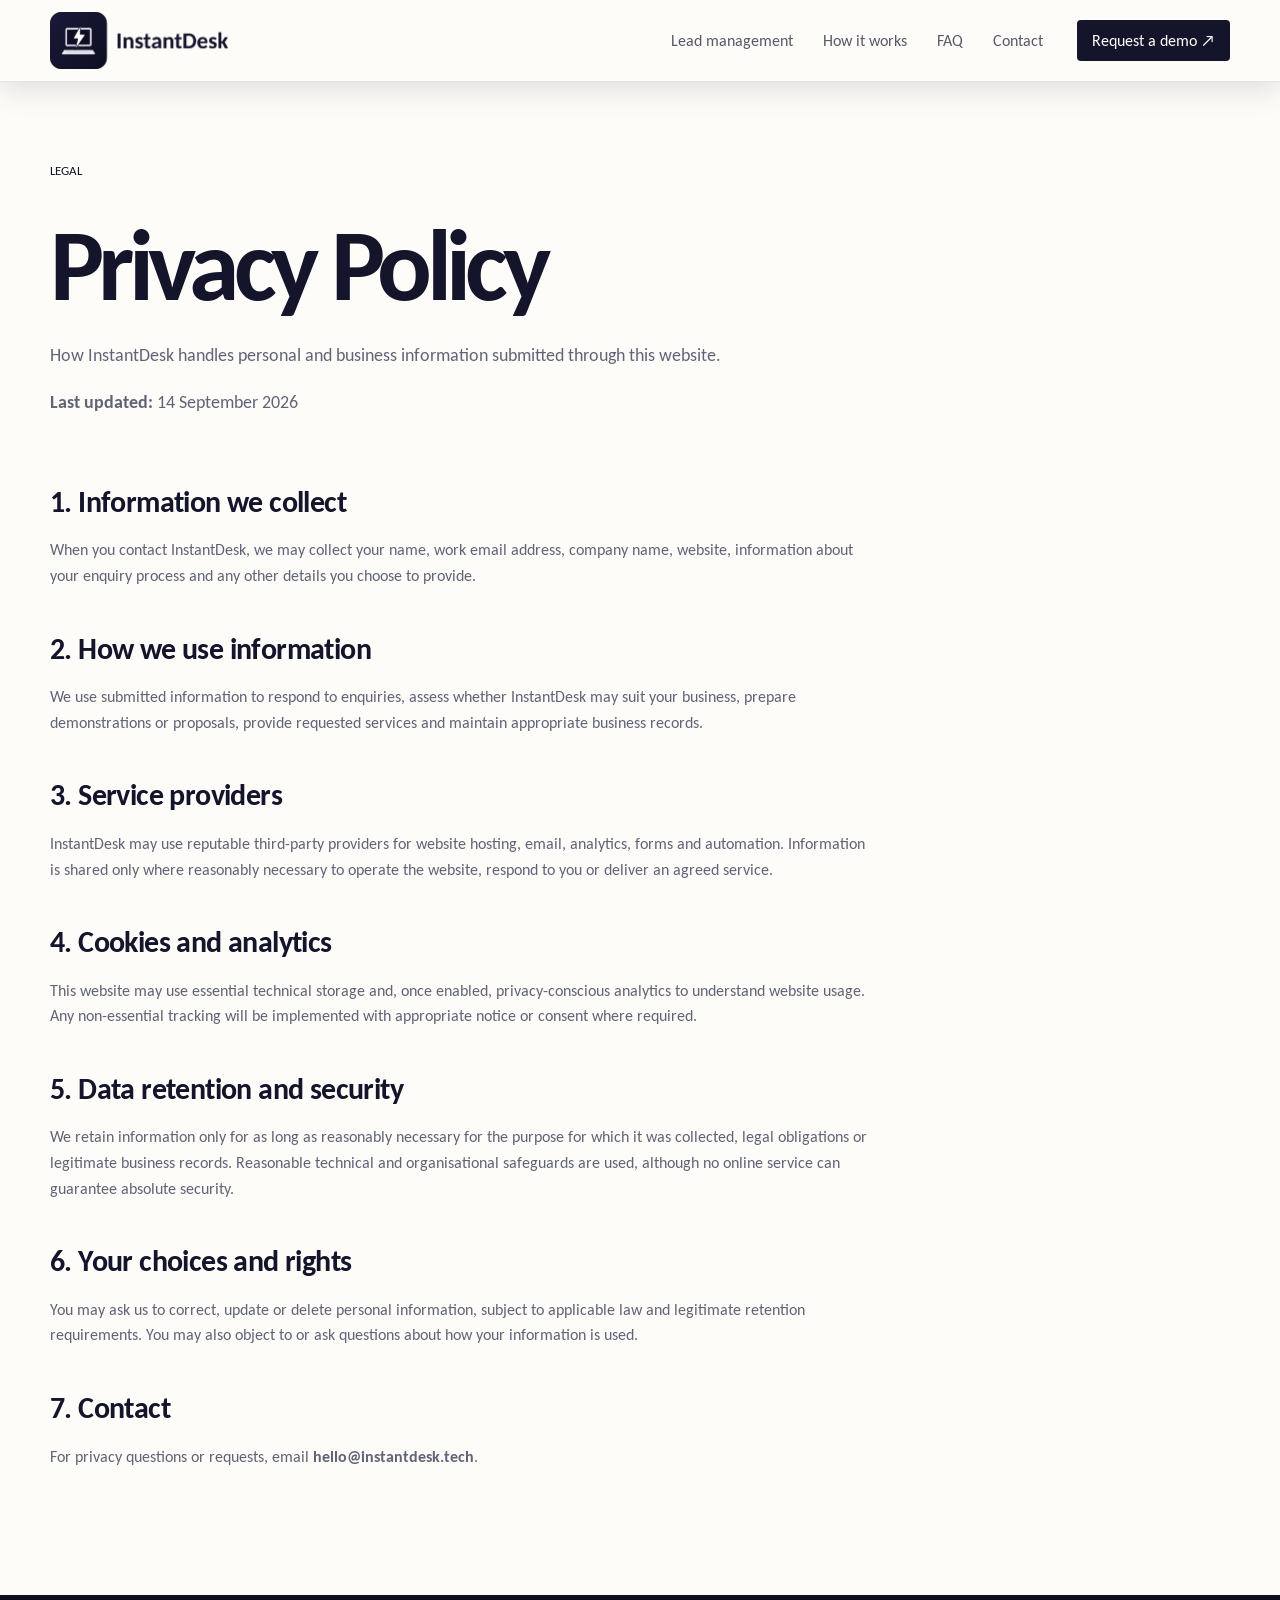
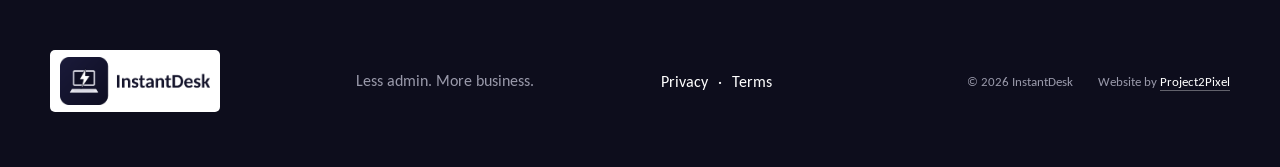
==== privacy.html @ e205dfcc "Complete client content and launch-ready policy pages" ====
<!doctype html>
<html lang="en">
  <head>
    <meta charset="utf-8" />
    <meta name="viewport" content="width=device-width,initial-scale=1" />
    <meta name="description" content="InstantDesk privacy policy." />
    <meta name="theme-color" content="#14142B" />
    <title>Privacy Policy | InstantDesk</title>
    <link rel="icon" type="image/png" href="assets/favicon.png?v=1" />
    <link rel="preconnect" href="https://fonts.googleapis.com" />
    <link rel="preconnect" href="https://fonts.gstatic.com" crossorigin />
    <link href="https://fonts.googleapis.com/css2?family=Carlito:wght@400;700&display=swap" rel="stylesheet" />
    <link rel="stylesheet" href="styles.css?v=5" />
  </head>
  <body>
    <header>
      <a class="logo" href="index.html" aria-label="InstantDesk home"><img src="assets/InstantDesk_Icon_Wordmark.png?v=1" alt="InstantDesk" /></a>
      <button class="menu" aria-label="Open menu">☰</button>
      <nav><a href="index.html#solution">Lead management</a><a href="index.html#how">How it works</a><a href="index.html#faq">FAQ</a><a href="index.html#contact">Contact</a></nav>
      <a class="btn desktop" href="index.html#contact">Request a demo ↗</a>
    </header>
    <main class="wrap legal-page">
      <header>
        <small>LEGAL</small>
        <h1>Privacy Policy</h1>
        <p>How InstantDesk handles personal and business information submitted through this website.</p>
        <p><strong>Last updated:</strong> 14 September 2026</p>
      </header>
      <div class="legal-content">
        <h2>1. Information we collect</h2>
        <p>When you contact InstantDesk, we may collect your name, work email address, company name, website, information about your enquiry process and any other details you choose to provide.</p>
        <h2>2. How we use information</h2>
        <p>We use submitted information to respond to enquiries, assess whether InstantDesk may suit your business, prepare demonstrations or proposals, provide requested services and maintain appropriate business records.</p>
        <h2>3. Service providers</h2>
        <p>InstantDesk may use reputable third-party providers for website hosting, email, analytics, forms and automation. Information is shared only where reasonably necessary to operate the website, respond to you or deliver an agreed service.</p>
        <h2>4. Cookies and analytics</h2>
        <p>This website may use essential technical storage and, once enabled, privacy-conscious analytics to understand website usage. Any non-essential tracking will be implemented with appropriate notice or consent where required.</p>
        <h2>5. Data retention and security</h2>
        <p>We retain information only for as long as reasonably necessary for the purpose for which it was collected, legal obligations or legitimate business records. Reasonable technical and organisational safeguards are used, although no online service can guarantee absolute security.</p>
        <h2>6. Your choices and rights</h2>
        <p>You may ask us to correct, update or delete personal information, subject to applicable law and legitimate retention requirements. You may also object to or ask questions about how your information is used.</p>
        <h2>7. Contact</h2>
        <p>For privacy questions or requests, email <a href="mailto:hello@instantdesk.tech"><strong>hello@instantdesk.tech</strong></a>.</p>
      </div>
    </main>
    <footer><div class="wrap"><a class="logo footer-logo" href="index.html"><img src="assets/InstantDesk_Icon_Wordmark.png?v=1" alt="InstantDesk" /></a><p>Less admin. More business.</p><span><a href="privacy.html">Privacy</a> · <a href="terms.html">Terms</a></span><small>© 2026 InstantDesk</small><small class="site-credit">Website by <a href="https://project2pixel.co.za" target="_blank" rel="noopener noreferrer">Project2Pixel</a></small></div></footer>
    <script src="script.js"></script>
  </body>
</html>
---- styles.css ----
:root {
  font-family: Carlito, Arial, sans-serif;
  color: #14142b;
  background: #fdfcf9;
  --navy: #14142b;
  --cream: #f0eee7;
  --line: #d6d6dc;
  --muted: #626377;
}
* {
  box-sizing: border-box;
}
html {
  scroll-behavior: smooth;
  scroll-padding-top: 82px;
}
body {
  margin: 0;
}
a {
  color: inherit;
  text-decoration: none;
}
.wrap {
  width: min(1180px, calc(100% - 48px));
  margin: auto;
}
header {
  height: 82px;
  display: flex;
  align-items: center;
  gap: 34px;
  padding: 0 max(24px, calc((100vw - 1180px) / 2));
  position: fixed;
  top: 0;
  left: 0;
  z-index: 50;
  width: 100%;
  color: var(--navy);
  background: rgba(253, 252, 249, 0.94);
  border-bottom: 1px solid rgba(20, 20, 43, 0.1);
  backdrop-filter: blur(16px);
  -webkit-backdrop-filter: blur(16px);
  box-shadow: 0 8px 30px rgba(7, 7, 22, 0.12);
}
.logo {
  display: flex;
  align-items: center;
  gap: 10px;
  width: 178px;
}
.logo img {
  display: block;
  width: 100%;
  height: auto;
}
.logo i,
.success i {
  font-style: normal;
  display: grid;
  place-items: center;
  width: 29px;
  height: 29px;
  border-radius: 8px;
  background: white;
  color: var(--navy);
}
nav {
  margin-left: auto;
  display: flex;
  gap: 30px;
}
nav a {
  opacity: 0.7;
}
nav a:hover {
  opacity: 1;
}
.btn {
  border: 0;
  border-radius: 4px;
  background: white;
  color: var(--navy);
  padding: 15px 19px;
  font: 700 15px inherit;
  display: inline-flex;
  justify-content: space-between;
  gap: 26px;
  cursor: pointer;
}
.desktop {
  padding: 11px 15px;
  background: var(--navy);
  color: white;
}
.menu {
  display: none;
}
.hero {
  min-height: 790px;
  color: white;
  padding-top: 170px;
  position: relative;
}
.hero:before {
  content: "";
  position: absolute;
  inset: 0 50% auto;
  transform: translateX(-50%);
  width: 100vw;
  height: 100%;
  background:
    radial-gradient(circle at 82% 32%, #353583 0, transparent 28%), var(--navy);
  z-index: -1;
}
.tag {
  font-size: 13px;
  letter-spacing: 0.12em;
  color: #c1c1d1;
}
.tag b,
.dash-title b {
  display: inline-block;
  width: 7px;
  height: 7px;
  background: #79f4b4;
  border-radius: 50%;
  margin-right: 8px;
}
h1 {
  font-size: clamp(60px, 8vw, 108px);
  line-height: 0.9;
  letter-spacing: -0.055em;
  margin: 40px 0 30px;
}
h1 em {
  font-weight: 400;
  color: #aaaad0;
}
.hero > p {
  font-size: 20px;
  line-height: 1.55;
  color: #c5c5d5;
  max-width: 650px;
}
.actions {
  display: flex;
  align-items: center;
  gap: 28px;
  margin: 37px 0 65px;
}
.actions > a:last-child,
.demo a {
  font-weight: 700;
  border-bottom: 1px solid #777;
  padding: 5px 0;
}
.dashboard {
  background: #fafaf7;
  color: var(--navy);
  border-radius: 10px;
  padding: 22px;
  box-shadow: 0 28px 55px #0005;
}
.dash-title {
  display: flex;
  justify-content: space-between;
  padding-bottom: 16px;
  border-bottom: 1px solid var(--line);
}
.dash-title span {
  font-size: 12px;
  color: #666;
}
.flow {
  display: grid;
  grid-template-columns: 1fr auto 1fr auto 1fr;
  align-items: center;
  gap: 16px;
  padding: 34px;
}
.flow article {
  border: 1px solid var(--line);
  border-radius: 6px;
  padding: 18px;
  display: flex;
  flex-direction: column;
  gap: 8px;
}
.flow article.active {
  background: var(--navy);
  color: white;
}
.flow small {
  color: #858696;
}
.metrics {
  display: grid;
  grid-template-columns: repeat(3, 1fr);
  border-top: 1px solid var(--line);
  padding-top: 17px;
}
.metrics span {
  text-align: center;
  color: #777;
  border-right: 1px solid var(--line);
}
.metrics span:last-child {
  border: 0;
}
.metrics b {
  color: var(--navy);
  margin-left: 14px;
}
.problem {
  background: var(--cream);
  padding: 100px 0;
}
.split {
  display: grid;
  grid-template-columns: 1.3fr 1fr;
  gap: 100px;
  align-items: end;
}
.section {
  padding-top: 120px;
  padding-bottom: 120px;
}
.section > small,
.section .wrap > small,
.problem small,
.contact small {
  font-weight: 700;
  letter-spacing: 0.14em;
  color: #65667a;
}
h2 {
  font-size: clamp(42px, 5vw, 67px);
  line-height: 1.02;
  letter-spacing: -0.04em;
  margin: 20px 0;
}
p {
  line-height: 1.6;
  color: var(--muted);
}
.problem p,
.title p,
.demo > div > p,
.faq > div > div:first-child > p,
.contact > div > p {
  font-size: 18px;
}
.title {
  margin-bottom: 65px;
}
.cards {
  display: grid;
  grid-template-columns: repeat(3, 1fr);
  border-top: 1px solid var(--line);
}
.cards article {
  padding: 28px 35px 20px 0;
  margin-right: 35px;
  border-right: 1px solid var(--line);
}
.cards article:last-child {
  border: 0;
}
.cards span {
  color: #8c8d9d;
}
.cards h3 {
  font-size: 27px;
  margin: 45px 0 10px;
}
.navy {
  background: var(--navy);
  color: white;
}
.navy small {
  color: #aaaac4 !important;
}
.navy p {
  color: #b8b8c9;
}
.steps {
  margin-top: 60px;
  border-top: 1px solid #3c3c51;
}
.steps article {
  display: grid;
  grid-template-columns: 90px 1fr;
  border-bottom: 1px solid #3c3c51;
  padding: 27px 0;
}
.steps article > span {
  color: #8686a2;
}
.steps h3 {
  font-size: 27px;
  margin: 0 0 8px;
}
.steps p {
  margin: 0;
  max-width: 650px;
}
.about {
  display: grid;
  grid-template-columns: 1fr 1fr;
  gap: 100px;
  align-items: start;
}
.about > div:last-child {
  padding-top: 28px;
}
.about > div:last-child p:first-child {
  margin-top: 0;
  font-size: 20px;
  color: var(--navy);
}
.proof {
  background: #f7f6f2;
}
.async-badge {
  display: inline-flex;
  align-items: center;
  border: 1px solid var(--line);
  border-radius: 999px;
  padding: 8px 13px;
  color: var(--muted);
  font-size: 13px;
  font-style: italic;
}
.proof-intro {
  max-width: 760px;
  margin-top: 30px;
}
.proof-intro > small {
  font-weight: 700;
  letter-spacing: 0.14em;
  color: #65667a;
}
.proof-intro p {
  max-width: 680px;
  font-size: 18px;
}
.proof-steps {
  display: grid;
  grid-template-columns: repeat(3, 1fr);
  margin-top: 55px;
  border-top: 1px solid var(--line);
}
.proof-steps article {
  padding: 30px 35px 10px 0;
  margin-right: 35px;
  border-right: 1px solid var(--line);
}
.proof-steps article:last-child {
  margin-right: 0;
  border-right: 0;
}
.proof-steps span {
  color: #8c8d9d;
}
.proof-steps h3 {
  margin: 32px 0 10px;
  font-size: 25px;
}
.proof-steps p {
  margin-top: 0;
}
.demo {
  display: grid;
  grid-template-columns: 1fr 1.3fr;
  gap: 90px;
  align-items: center;
}
.video {
  aspect-ratio: 16/10;
  background: radial-gradient(circle, #34346f, #111124 65%);
  border-radius: 8px;
  color: white;
  display: flex;
  flex-direction: column;
  align-items: center;
  justify-content: center;
  position: relative;
  overflow: hidden;
}
.video video {
  display: block;
  width: 100%;
  height: 100%;
  object-fit: contain;
  background: #0d0d1c;
  border-radius: 8px;
}
.soft {
  background: #f1efe9;
}
.faq {
  display: grid;
  grid-template-columns: 0.75fr 1fr;
  gap: 100px;
}
.faq details {
  border-top: 1px solid #c8c7c1;
  padding: 21px 0;
}
.faq details:last-child {
  border-bottom: 1px solid #c8c7c1;
}
.faq summary {
  cursor: pointer;
  font-size: 19px;
  font-weight: 700;
  display: flex;
  justify-content: space-between;
}
.faq summary::marker {
  display: none;
}
.faq summary span {
  font-size: 24px;
}
.faq details[open] summary span {
  transform: rotate(45deg);
}
.contact {
  display: grid;
  grid-template-columns: 0.8fr 1.1fr;
  gap: 100px;
}
.contact > div > a {
  display: block;
  font-weight: 700;
  margin-top: 20px;
}
.contact form,
.success {
  background: #f2f0e9;
  border-radius: 8px;
  padding: 36px;
}
.grid {
  display: grid;
  grid-template-columns: 1fr 1fr;
  gap: 18px;
}
label {
  font-size: 14px;
  font-weight: 700;
  display: block;
  margin-bottom: 18px;
}
label em {
  font-weight: 400;
  float: right;
  color: #777;
}
input,
textarea,
select {
  font: 16px inherit;
  color: var(--navy);
  background: white;
  border: 1px solid #cfcec8;
  border-radius: 4px;
  padding: 13px;
  width: 100%;
  margin-top: 7px;
}
textarea {
  resize: vertical;
}
form .btn {
  width: 100%;
  background: var(--navy);
  color: white;
}
form > small {
  display: block;
  text-align: center;
  margin-top: 12px;
  color: #777;
}
.success {
  text-align: center;
  display: flex;
  min-height: 430px;
  flex-direction: column;
  align-items: center;
  justify-content: center;
}
.success[hidden] {
  display: none;
}
.success i {
  background: var(--navy);
  color: white;
}
.success h3 {
  font-size: 34px;
  margin: 18px 0 0;
}
.success button {
  background: none;
  border: 0;
  border-bottom: 1px solid;
  font: 700 15px inherit;
  cursor: pointer;
}
footer {
  background: #0d0d1c;
  color: white;
  padding: 55px 0;
}
footer .wrap {
  display: grid;
  grid-template-columns: 1fr 1fr 1fr auto auto;
  align-items: center;
  gap: 25px;
}
footer p,
footer small {
  color: #9999aa;
}
footer span {
  display: flex;
  gap: 10px;
}
.legal-page {
  padding-top: 160px;
  padding-bottom: 110px;
}
.legal-page > header {
  position: static;
  height: auto;
  display: block;
  padding: 0;
  background: none;
  border: 0;
  box-shadow: none;
  backdrop-filter: none;
}
.legal-page > header p {
  font-size: 18px;
  max-width: 720px;
}
.legal-content {
  max-width: 820px;
  margin-top: 70px;
}
.legal-content h2 {
  margin-top: 45px;
  font-size: 30px;
  letter-spacing: -0.02em;
}
.legal-content ul {
  color: var(--muted);
  line-height: 1.7;
}
.site-credit a {
  color: white;
  border-bottom: 1px solid rgba(255, 255, 255, 0.35);
}
.site-credit a:hover {
  border-bottom-color: white;
}
.footer-logo {
  width: 170px;
  background: white;
  border-radius: 5px;
  padding: 7px 10px;
}
@media (max-width: 800px) {
  .wrap {
    width: calc(100% - 32px);
  }
  header {
    padding: 0 16px;
  }
  .desktop {
    display: none;
  }
  .menu {
    display: block;
    margin-left: auto;
    border: 0;
    background: none;
    color: var(--navy);
    font-size: 25px;
  }
  nav {
    display: none;
    position: absolute;
    left: 16px;
    right: 16px;
    top: 70px;
    background: #262640;
    padding: 24px;
    flex-direction: column;
  }
  nav.open {
    display: flex;
  }
  .hero {
    padding-top: 140px;
    min-height: auto;
    padding-bottom: 70px;
  }
  .hero:before {
    inset: 0 50% auto;
  }
  h1 {
    font-size: 58px;
  }
  .hero > p {
    font-size: 18px;
  }
  .actions {
    flex-direction: column;
    align-items: flex-start;
  }
  .flow {
    grid-template-columns: 1fr;
    padding: 22px 0;
  }
  .flow > b {
    transform: rotate(90deg);
    text-align: center;
  }
  .metrics {
    gap: 5px;
  }
  .metrics span {
    display: flex;
    flex-direction: column;
  }
  .metrics b {
    margin: 4px 0 0;
  }
  .problem,
  .section {
    padding-top: 78px;
    padding-bottom: 78px;
  }
  .split,
  .demo,
  .faq,
  .contact,
  .about {
    grid-template-columns: 1fr;
    gap: 35px;
  }
  .title {
    margin-bottom: 38px;
  }
  .cards,
  .proof-steps {
    grid-template-columns: 1fr;
  }
  .cards article,
  .proof-steps article {
    border-right: 0;
    border-bottom: 1px solid var(--line);
    margin: 0;
  }
  .proof-steps article:last-child {
    border-bottom: 0;
  }
  .cards h3 {
    margin-top: 23px;
  }
  .grid {
    grid-template-columns: 1fr;
  }
  .contact form {
    padding: 22px;
  }
  footer .wrap {
    grid-template-columns: 1fr;
  }
  footer span {
    margin: 8px 0;
  }
}
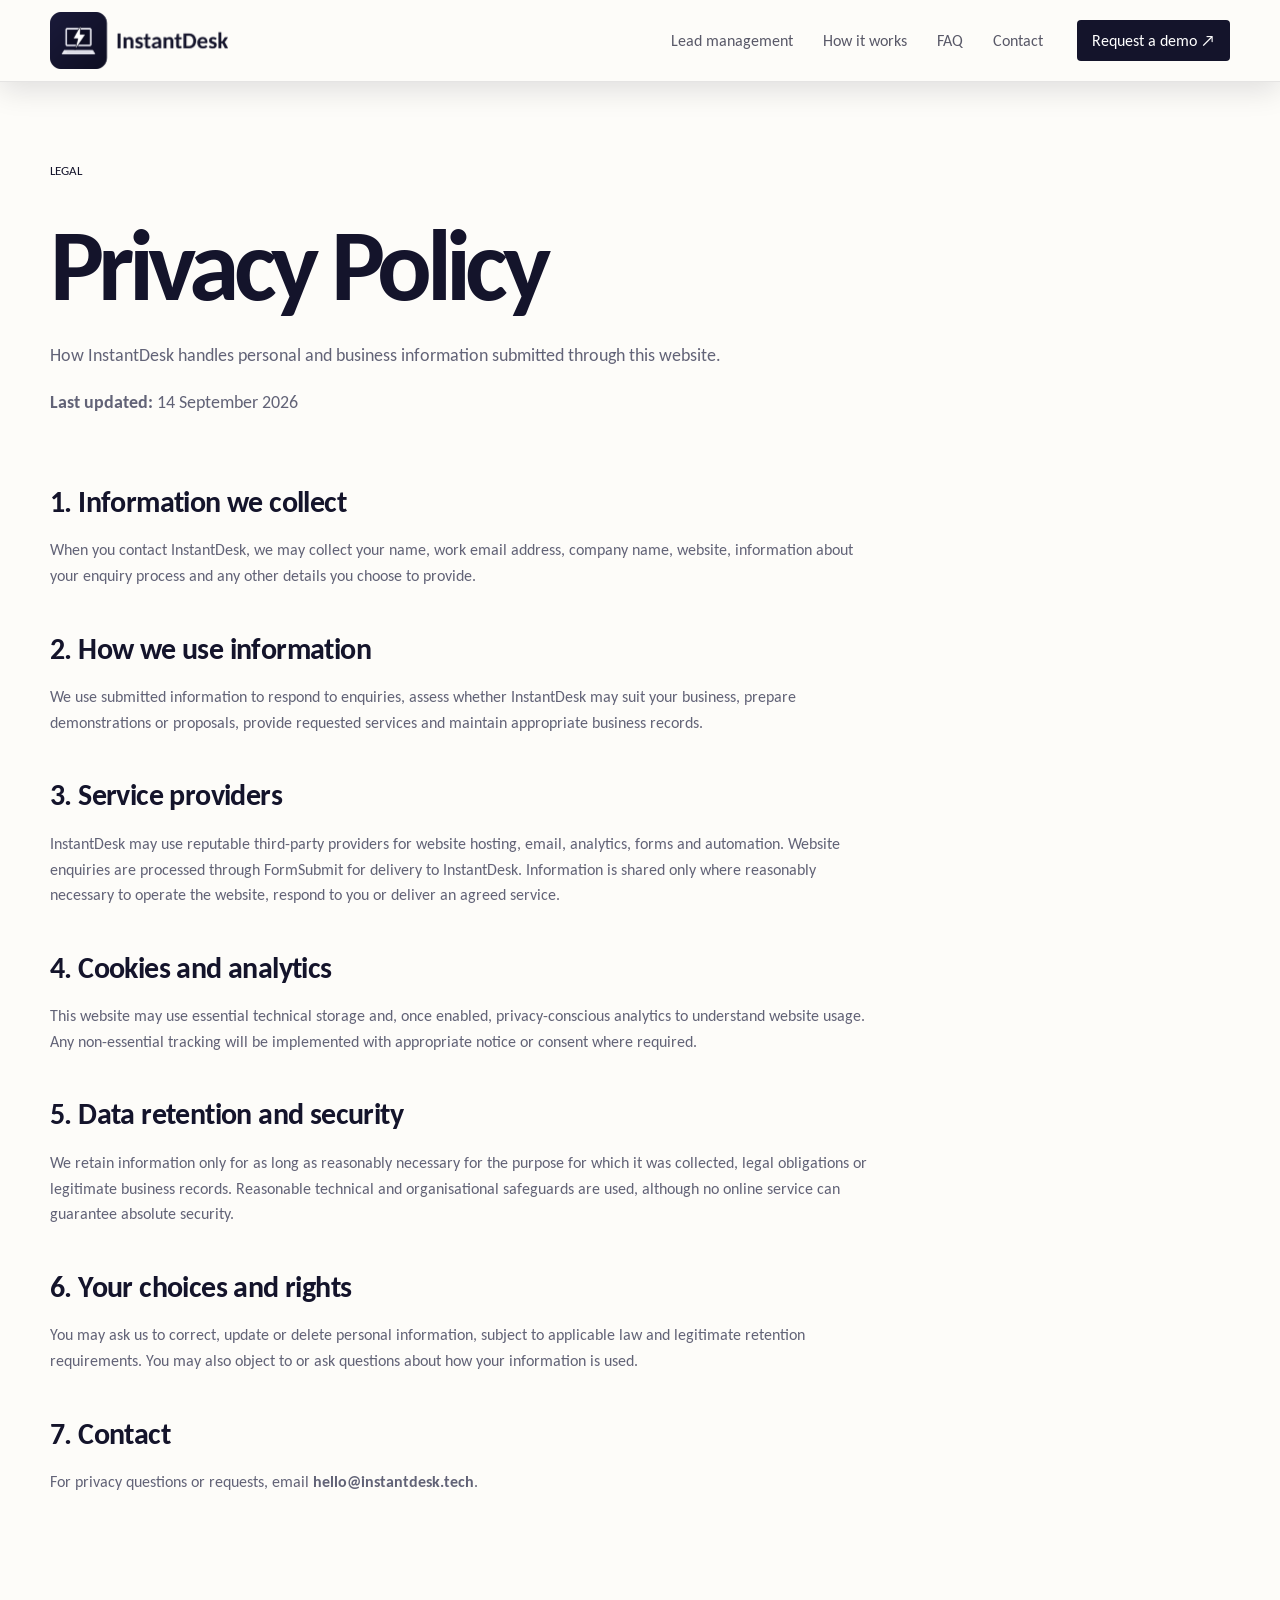
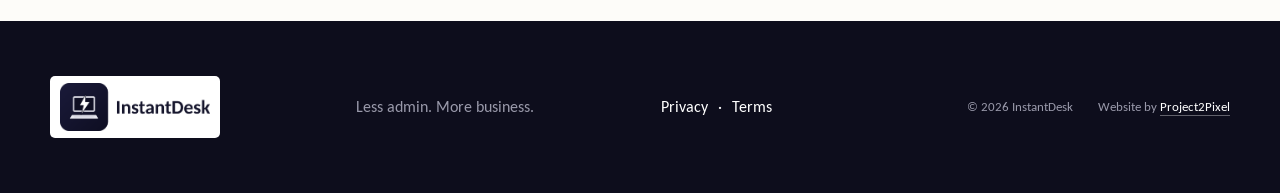
==== commit 8cbf6666: "Connect InstantDesk enquiry form delivery" ====
--- a/privacy.html
+++ b/privacy.html
@@ -32,7 +32,7 @@
         <h2>2. How we use information</h2>
         <p>We use submitted information to respond to enquiries, assess whether InstantDesk may suit your business, prepare demonstrations or proposals, provide requested services and maintain appropriate business records.</p>
         <h2>3. Service providers</h2>
-        <p>InstantDesk may use reputable third-party providers for website hosting, email, analytics, forms and automation. Information is shared only where reasonably necessary to operate the website, respond to you or deliver an agreed service.</p>
+        <p>InstantDesk may use reputable third-party providers for website hosting, email, analytics, forms and automation. Website enquiries are processed through FormSubmit for delivery to InstantDesk. Information is shared only where reasonably necessary to operate the website, respond to you or deliver an agreed service.</p>
         <h2>4. Cookies and analytics</h2>
         <p>This website may use essential technical storage and, once enabled, privacy-conscious analytics to understand website usage. Any non-essential tracking will be implemented with appropriate notice or consent where required.</p>
         <h2>5. Data retention and security</h2>
--- a/styles.css
+++ b/styles.css
@@ -479,6 +479,31 @@
   background: var(--navy);
   color: white;
 }
+.honeypot {
+  position: absolute !important;
+  left: -9999px !important;
+  width: 1px !important;
+  height: 1px !important;
+  opacity: 0 !important;
+}
+.consent {
+  display: grid;
+  grid-template-columns: 18px 1fr;
+  gap: 10px;
+  align-items: start;
+  font-weight: 400;
+  line-height: 1.45;
+}
+.consent input {
+  width: 18px;
+  height: 18px;
+  margin: 1px 0 0;
+  accent-color: var(--navy);
+}
+.consent a {
+  font-weight: 700;
+  text-decoration: underline;
+}
 form > small {
   display: block;
   text-align: center;
@@ -574,6 +599,42 @@
   border-radius: 5px;
   padding: 7px 10px;
 }
+.thank-you-page {
+  min-height: 100vh;
+  display: grid;
+  place-items: center;
+  padding: 32px;
+  background: var(--navy);
+}
+.thank-you-card {
+  width: min(620px, 100%);
+  padding: clamp(34px, 7vw, 70px);
+  border-radius: 10px;
+  background: #fdfcf9;
+  box-shadow: 0 28px 70px rgba(0, 0, 0, 0.28);
+}
+.thank-you-card > img {
+  display: block;
+  width: min(210px, 70%);
+  margin-bottom: 60px;
+}
+.thank-you-card small {
+  font-weight: 700;
+  letter-spacing: 0.14em;
+  color: #65667a;
+}
+.thank-you-card h1 {
+  margin: 18px 0 24px;
+  font-size: clamp(54px, 9vw, 86px);
+}
+.thank-you-card p {
+  margin-bottom: 32px;
+  font-size: 18px;
+}
+.thank-you-card .btn {
+  background: var(--navy);
+  color: white;
+}
 @media (max-width: 800px) {
   .wrap {
     width: calc(100% - 32px);
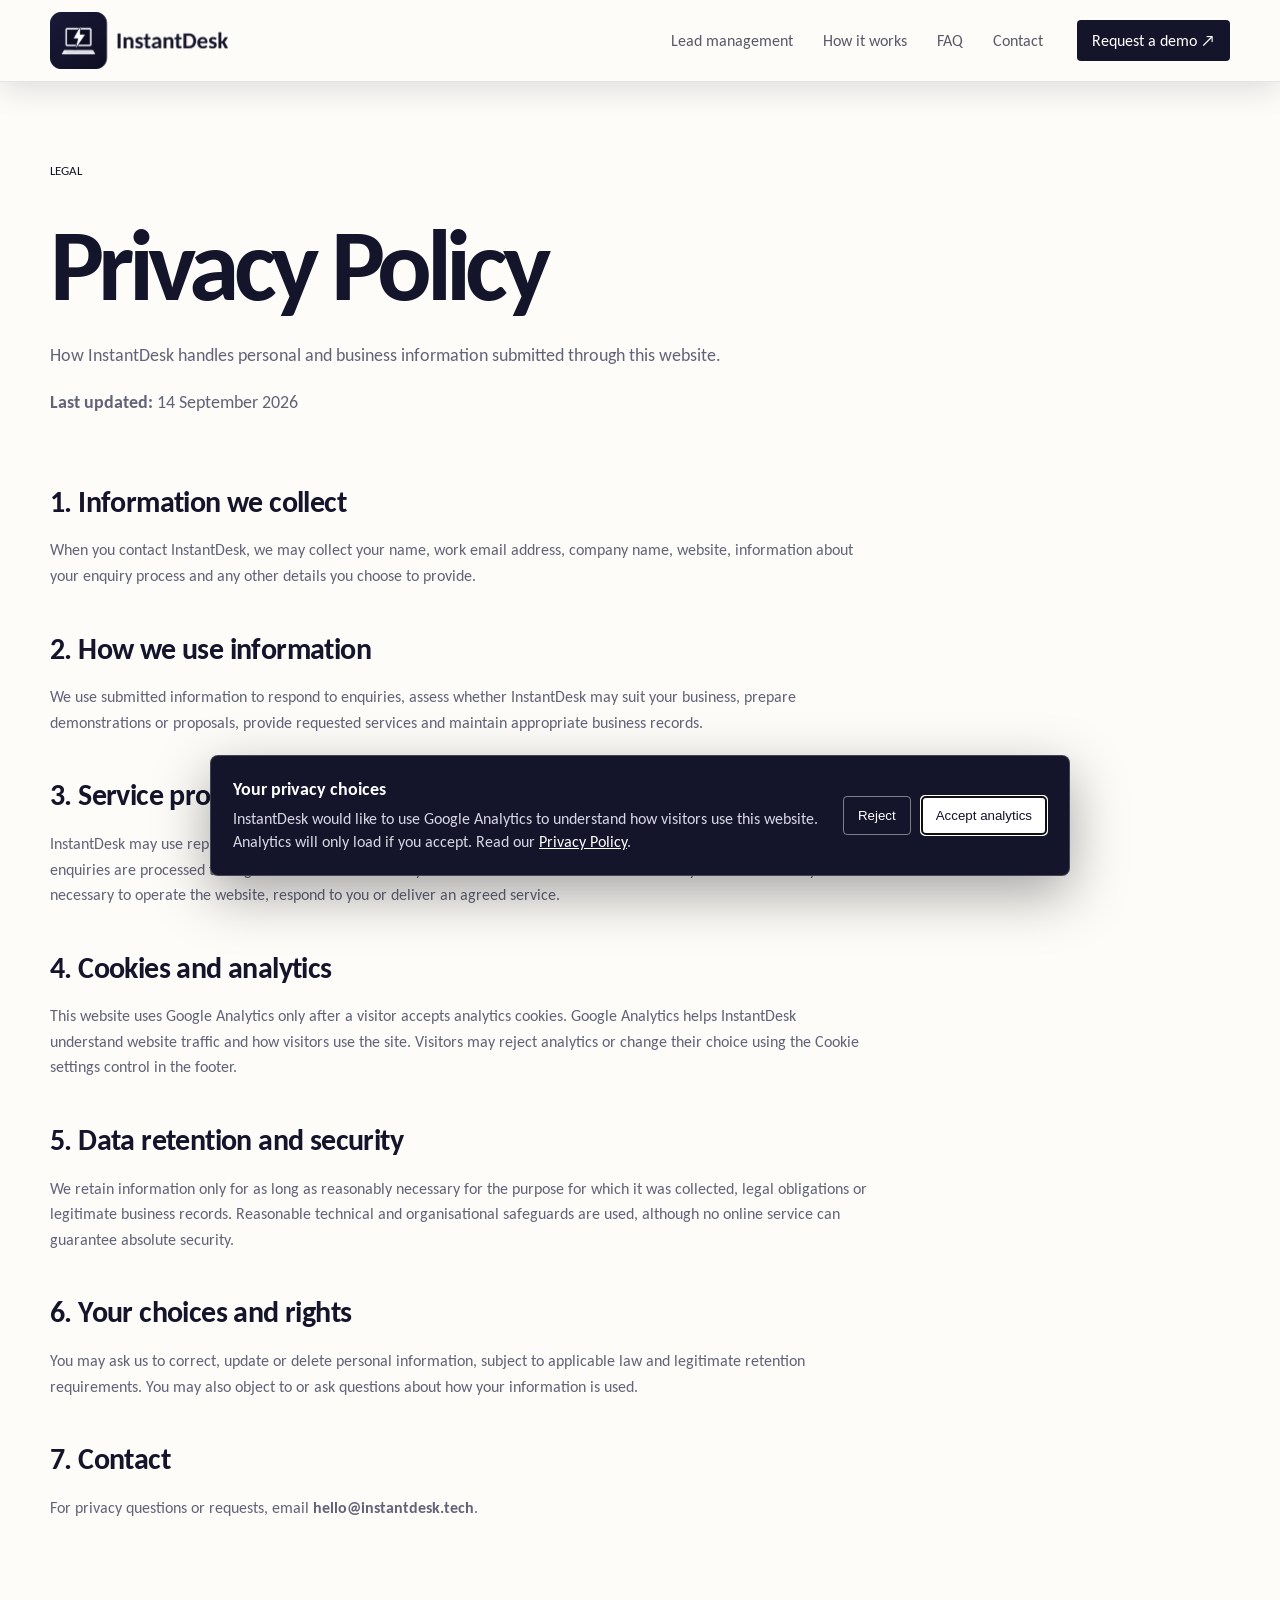
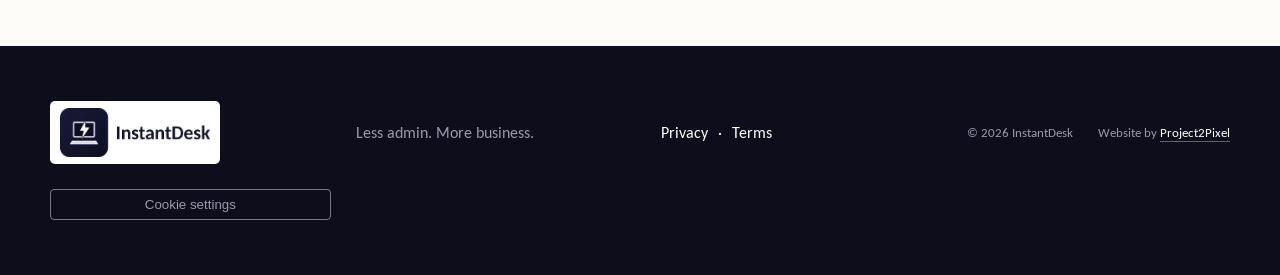
==== commit 2b41098e: "Add consent-aware Google Analytics" ====
--- a/privacy.html
+++ b/privacy.html
@@ -10,7 +10,7 @@
     <link rel="preconnect" href="https://fonts.googleapis.com" />
     <link rel="preconnect" href="https://fonts.gstatic.com" crossorigin />
     <link href="https://fonts.googleapis.com/css2?family=Carlito:wght@400;700&display=swap" rel="stylesheet" />
-    <link rel="stylesheet" href="styles.css?v=5" />
+    <link rel="stylesheet" href="styles.css?v=7" />
   </head>
   <body>
     <header>
@@ -34,7 +34,7 @@
         <h2>3. Service providers</h2>
         <p>InstantDesk may use reputable third-party providers for website hosting, email, analytics, forms and automation. Website enquiries are processed through FormSubmit for delivery to InstantDesk. Information is shared only where reasonably necessary to operate the website, respond to you or deliver an agreed service.</p>
         <h2>4. Cookies and analytics</h2>
-        <p>This website may use essential technical storage and, once enabled, privacy-conscious analytics to understand website usage. Any non-essential tracking will be implemented with appropriate notice or consent where required.</p>
+        <p>This website uses Google Analytics only after a visitor accepts analytics cookies. Google Analytics helps InstantDesk understand website traffic and how visitors use the site. Visitors may reject analytics or change their choice using the Cookie settings control in the footer.</p>
         <h2>5. Data retention and security</h2>
         <p>We retain information only for as long as reasonably necessary for the purpose for which it was collected, legal obligations or legitimate business records. Reasonable technical and organisational safeguards are used, although no online service can guarantee absolute security.</p>
         <h2>6. Your choices and rights</h2>
@@ -44,6 +44,6 @@
       </div>
     </main>
     <footer><div class="wrap"><a class="logo footer-logo" href="index.html"><img src="assets/InstantDesk_Icon_Wordmark.png?v=1" alt="InstantDesk" /></a><p>Less admin. More business.</p><span><a href="privacy.html">Privacy</a> · <a href="terms.html">Terms</a></span><small>© 2026 InstantDesk</small><small class="site-credit">Website by <a href="https://project2pixel.co.za" target="_blank" rel="noopener noreferrer">Project2Pixel</a></small></div></footer>
-    <script src="script.js"></script>
+    <script src="script.js?v=2"></script>
   </body>
 </html>
--- a/styles.css
+++ b/styles.css
@@ -747,3 +747,80 @@
     margin: 8px 0;
   }
 }
+
+
+.cookie-banner {
+  position: fixed;
+  left: 24px;
+  right: 24px;
+  bottom: 24px;
+  z-index: 100;
+  max-width: 860px;
+  margin: 0 auto;
+  padding: 22px;
+  display: grid;
+  grid-template-columns: 1fr auto;
+  gap: 24px;
+  align-items: center;
+  color: white;
+  background: #14142b;
+  border: 1px solid rgba(255, 255, 255, 0.2);
+  border-radius: 8px;
+  box-shadow: 0 18px 55px rgba(0, 0, 0, 0.35);
+}
+.cookie-banner strong {
+  font-size: 18px;
+}
+.cookie-banner p {
+  margin: 7px 0 0;
+  color: #d7d7e2;
+  line-height: 1.45;
+}
+.cookie-banner a {
+  color: white;
+  text-decoration: underline;
+}
+.cookie-actions {
+  display: flex;
+  gap: 10px;
+}
+.cookie-actions button,
+.cookie-settings {
+  border: 1px solid rgba(255, 255, 255, 0.45);
+  border-radius: 4px;
+  padding: 11px 14px;
+  font: 700 14px inherit;
+  cursor: pointer;
+}
+.cookie-accept {
+  color: #14142b;
+  background: white;
+}
+.cookie-reject {
+  color: white;
+  background: transparent;
+}
+.cookie-settings {
+  color: #9999aa;
+  background: transparent;
+  padding: 7px 10px;
+}
+.cookie-settings:hover {
+  color: white;
+  border-color: white;
+}
+@media (max-width: 700px) {
+  .cookie-banner {
+    left: 12px;
+    right: 12px;
+    bottom: 12px;
+    grid-template-columns: 1fr;
+    gap: 16px;
+  }
+  .cookie-actions {
+    width: 100%;
+  }
+  .cookie-actions button {
+    flex: 1;
+  }
+}
